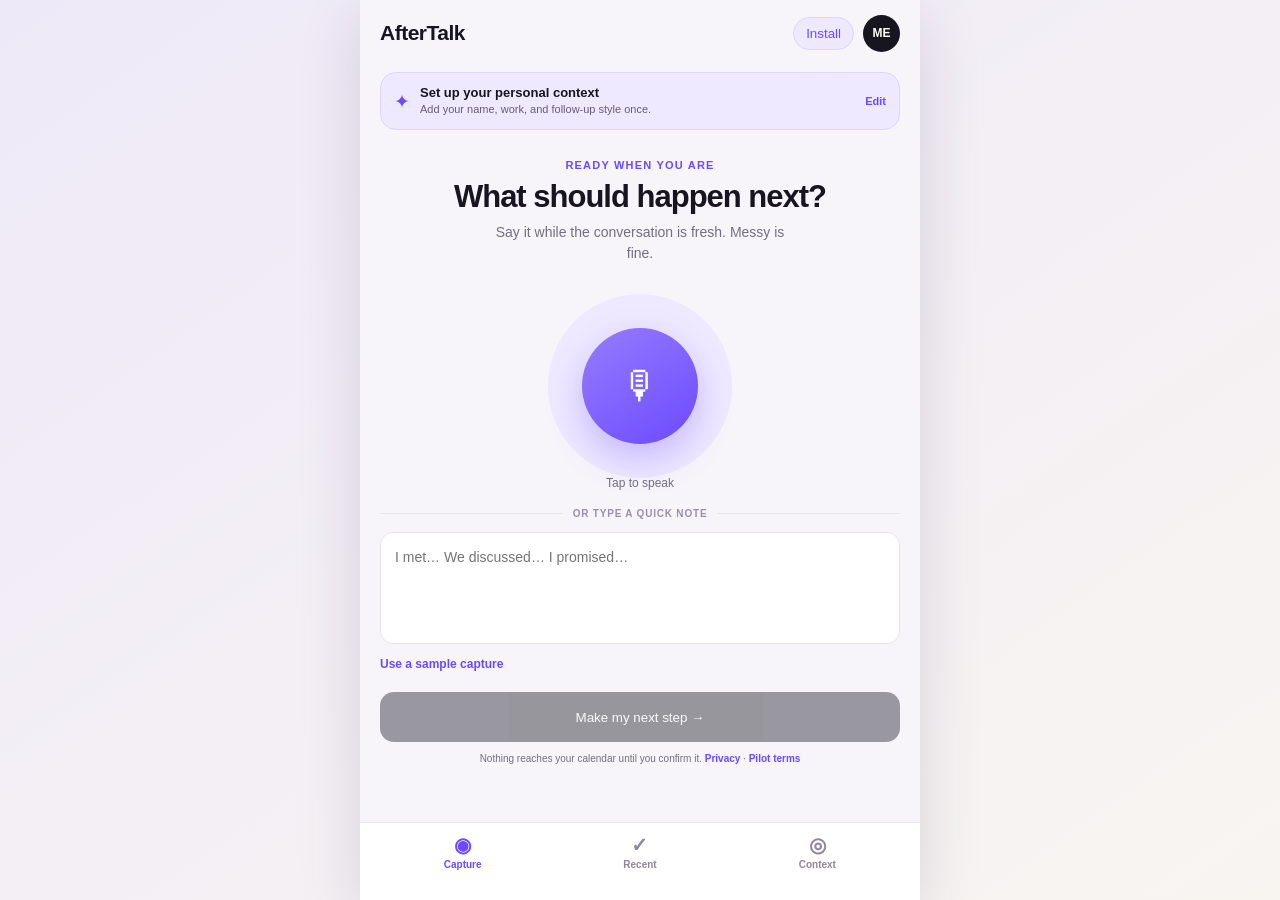
==== index.html @ 56a50575 "Launch AfterTalk public PWA pilot" ====
<!doctype html>
<html lang="en">
<head>
  <meta charset="utf-8">
  <meta name="viewport" content="width=device-width,initial-scale=1,viewport-fit=cover">
  <meta name="theme-color" content="#6D4AFF">
  <meta name="description" content="Turn every useful conversation into a next step and calendar reminder.">
  <meta name="apple-mobile-web-app-capable" content="yes">
  <meta name="apple-mobile-web-app-status-bar-style" content="default">
  <meta name="apple-mobile-web-app-title" content="AfterTalk">
  <link rel="manifest" href="manifest.webmanifest">
  <link rel="apple-touch-icon" href="icon-192.png">
  <link rel="icon" href="icon-192.png">
  <link rel="stylesheet" href="styles.css">
  <title>AfterTalk</title>
</head>
<body>
  <div class="app-shell">
    <header class="topbar">
      <a class="brand" href="#capture" aria-label="AfterTalk home">AfterTalk</a>
      <div class="top-actions">
        <button id="install-button" class="install-button" type="button">Install</button>
        <button id="avatar-button" class="avatar" type="button" aria-label="Open my context">ME</button>
      </div>
    </header>

    <main class="main">
      <section id="screen-capture" class="screen active" aria-labelledby="capture-title">
        <button id="context-strip" class="context-strip" type="button">
          <span class="context-icon">✦</span>
          <span class="context-copy">
            <strong id="context-strip-title">Set up your personal context</strong>
            <small id="context-strip-subtitle">Add your name, work, and follow-up style once.</small>
          </span>
          <span class="context-edit">Edit</span>
        </button>

        <div class="hero">
          <p class="eyebrow">Ready when you are</p>
          <h1 id="capture-title">What should happen next?</h1>
          <p>Say it while the conversation is fresh. Messy is fine.</p>
        </div>

        <div class="mic-area">
          <div class="mic-halo" aria-hidden="true"></div>
          <button id="mic-button" class="mic-button" type="button" aria-label="Start voice capture"><span>🎙</span></button>
          <p id="mic-hint" class="mic-hint">Tap to speak</p>
        </div>

        <div class="divider"><span>or type a quick note</span></div>
        <label class="sr-only" for="raw-note">Conversation note</label>
        <textarea id="raw-note" class="note-input" placeholder="I met… We discussed… I promised…"></textarea>
        <button id="sample-button" class="text-button" type="button">Use a sample capture</button>
        <button id="generate-button" class="primary-button" type="button" disabled>Make my next step →</button>
        <p class="safety-note">Nothing reaches your calendar until you confirm it. <a href="privacy.html">Privacy</a> · <a href="terms.html">Pilot terms</a></p>
      </section>

      <section id="screen-review" class="screen" aria-labelledby="review-title">
        <div class="section-heading with-back">
          <button id="review-back" class="back-button" type="button" aria-label="Back to capture">←</button>
          <div>
            <h1 id="review-title">Your next step</h1>
            <p>Edit anything before it reaches your calendar.</p>
          </div>
        </div>

        <article class="action-card">
          <label class="field-label" for="review-matters">What matters</label>
          <textarea id="review-matters" class="inline-editor compact"></textarea>

          <label class="field-label" for="review-action">Recommended action</label>
          <textarea id="review-action" class="inline-editor action-editor"></textarea>

          <div class="why-box">
            <strong>Why this step</strong>
            <p id="review-why"></p>
          </div>

          <label class="field-label" for="review-draft">Rough follow-up</label>
          <textarea id="review-draft" class="inline-editor draft-editor"></textarea>

          <label class="field-label" for="review-due">When should the calendar remind you?</label>
          <input id="review-due" class="date-input" type="datetime-local">
          <p id="reminder-explanation" class="input-help">Apple Calendar file: 30 minutes before. Google Calendar: your account’s default notification.</p>

          <label class="field-label" for="calendar-choice">Calendar</label>
          <select id="calendar-choice" class="select-input">
            <option value="google">Google Calendar</option>
            <option value="apple">Apple Calendar</option>
          </select>

          <button id="calendar-button" class="primary-button" type="button">Prepare calendar task</button>
          <div id="calendar-notice" class="notice" role="status" hidden></div>
        </article>
      </section>

      <section id="screen-recent" class="screen" aria-labelledby="recent-title">
        <div class="section-heading">
          <p class="eyebrow">Recent</p>
          <h1 id="recent-title">Nothing gets lost</h1>
          <p>Prepared actions from your conversations.</p>
        </div>
        <div id="recent-list" class="recent-list"></div>
      </section>

      <section id="screen-context" class="screen" aria-labelledby="context-title">
        <div class="section-heading">
          <p class="eyebrow">My context</p>
          <h1 id="context-title">The app should already know you</h1>
          <p>This information stays in this browser during the pilot.</p>
        </div>

        <form id="context-form">
          <div class="form-card">
            <label class="field-label" for="profile-name">Name</label>
            <input id="profile-name" class="text-input" autocomplete="name">

            <label class="field-label" for="profile-role">Role</label>
            <input id="profile-role" class="text-input">

            <label class="field-label" for="profile-company">Company</label>
            <input id="profile-company" class="text-input" autocomplete="organization">

            <label class="field-label" for="profile-services">Services</label>
            <textarea id="profile-services" class="text-input textarea"></textarea>

            <label class="field-label" for="profile-positioning">Positioning</label>
            <textarea id="profile-positioning" class="text-input textarea"></textarea>

            <label class="field-label" for="profile-voice">Voice style</label>
            <textarea id="profile-voice" class="text-input textarea"></textarea>

            <label class="field-label" for="profile-followup">Follow-up style</label>
            <textarea id="profile-followup" class="text-input textarea"></textarea>
          </div>

          <div class="form-card">
            <h2>Temporary context</h2>
            <p>Optional context for an event, trip, project, or focused period.</p>

            <label class="field-label" for="temp-label">Label</label>
            <input id="temp-label" class="text-input" placeholder="Nordic Growth Forum">

            <label class="field-label" for="temp-dates">Dates</label>
            <input id="temp-dates" class="text-input" placeholder="14–16 October">

            <label class="field-label" for="temp-goals">Current goals</label>
            <textarea id="temp-goals" class="text-input textarea" placeholder="Partnerships, client opportunities, useful product ideas…"></textarea>
          </div>

          <button id="save-context" class="primary-button" type="submit">Save context</button>
          <p class="local-data-note">Pilot privacy: your profile and history stay on this device. Clearing browser data removes them.</p>
        </form>
      </section>
    </main>

    <nav class="bottom-nav" aria-label="Primary navigation">
      <button class="nav-button active" type="button" data-screen="capture"><span>◉</span>Capture</button>
      <button class="nav-button" type="button" data-screen="recent"><span>✓</span>Recent</button>
      <button class="nav-button" type="button" data-screen="context"><span>◎</span>Context</button>
    </nav>
  </div>

  <script src="logic.js" defer></script>
  <script src="app.js" defer></script>
</body>
</html>
---- styles.css ----
:root{--ink:#17151f;--muted:#746f7f;--line:#e8e4ee;--paper:#f7f5fa;--card:#fff;--accent:#6d4aff;--accent-soft:#eee9ff;--success:#168b62;--success-soft:#e8f7f0;--warning:#8a5a09;--warning-soft:#fff2dc;--danger:#a02a2a;--shadow:0 18px 60px rgba(39,25,74,.14);font-family:-apple-system,BlinkMacSystemFont,"Segoe UI",Roboto,Helvetica,Arial,sans-serif;color:var(--ink);background:#ebe7f1}*{box-sizing:border-box}html,body{margin:0;min-height:100%;background:linear-gradient(145deg,#eee9f8,#f8f5f1)}body{min-height:100dvh}.app-shell{width:min(100%,560px);min-height:100dvh;margin:0 auto;background:var(--paper);box-shadow:var(--shadow);display:flex;flex-direction:column;position:relative}.topbar{height:66px;padding:0 20px;display:flex;align-items:center;justify-content:space-between;flex:none}.brand{color:var(--ink);font-size:21px;font-weight:800;letter-spacing:-.5px;text-decoration:none}.top-actions{display:flex;align-items:center;gap:9px}.install-button{border:1px solid #ded4ff;background:var(--accent-soft);color:var(--accent);border-radius:999px;padding:8px 12px;font:800 11px/1 inherit;cursor:pointer}.avatar{width:37px;height:37px;border:0;border-radius:50%;background:var(--ink);color:#fff;font-size:12px;font-weight:800;cursor:pointer}.main{flex:1;min-height:0;overflow-y:auto;overscroll-behavior:contain}.screen{display:none;padding:6px 20px 32px;animation:appear .18s ease}.screen.active{display:block}@keyframes appear{from{opacity:.5;transform:translateY(3px)}to{opacity:1;transform:none}}.context-strip{width:100%;border:1px solid #ded4ff;background:var(--accent-soft);border-radius:16px;padding:12px 13px;display:flex;align-items:center;gap:10px;text-align:left;cursor:pointer;color:var(--ink)}.context-icon{font-size:19px;color:var(--accent)}.context-copy{min-width:0;flex:1}.context-copy strong,.context-copy small{display:block}.context-copy strong{font-size:13px}.context-copy small{font-size:11px;line-height:1.4;color:#655d75;margin-top:2px}.context-edit{color:var(--accent);font-size:11px;font-weight:800}.hero{text-align:center;padding-top:27px}.eyebrow{margin:0;color:var(--accent);font-size:11px;line-height:16px;font-weight:900;letter-spacing:1.2px;text-transform:uppercase}.hero h1,.section-heading h1{margin:7px 0 0;font-size:31px;line-height:1.1;letter-spacing:-1px}.hero>p:last-child,.section-heading>p:last-child{max-width:310px;margin:8px auto 0;color:var(--muted);font-size:14px;line-height:1.45}.mic-area{height:245px;display:grid;place-items:center;position:relative}.mic-halo{position:absolute;width:184px;height:184px;border-radius:50%;background:var(--accent-soft)}.mic-button{z-index:1;width:116px;height:116px;border:0;border-radius:50%;background:linear-gradient(145deg,#957cff,var(--accent));box-shadow:0 15px 35px rgba(109,74,255,.3);color:#fff;cursor:pointer;transition:transform .18s,box-shadow .18s}.mic-button span{font-size:39px}.mic-button:hover{transform:scale(1.025)}.mic-button.listening{background:#df5757;animation:pulse 1.2s infinite}.mic-button.listening span{font-size:0}.mic-button.listening span:after{content:"■";font-size:28px}@keyframes pulse{50%{box-shadow:0 0 0 18px rgba(223,87,87,.09),0 15px 35px rgba(223,87,87,.26)}}.mic-hint{position:absolute;bottom:18px;margin:0;color:var(--muted);font-size:12px}.divider{display:flex;align-items:center;gap:10px;color:#9991a5;font-size:10px;font-weight:700;text-transform:uppercase;letter-spacing:.8px;margin-bottom:13px}.divider:before,.divider:after{content:"";height:1px;background:var(--line);flex:1}.note-input,.inline-editor,.text-input,.date-input,.select-input{width:100%;border:1px solid var(--line);border-radius:13px;background:#fff;color:var(--ink);font:inherit;outline:none}.note-input:focus,.inline-editor:focus,.text-input:focus,.date-input:focus,.select-input:focus{border-color:#aa97ff;box-shadow:0 0 0 3px rgba(109,74,255,.08)}.note-input{min-height:112px;resize:none;padding:14px;font-size:14px;line-height:1.45}.text-button{border:0;background:transparent;color:var(--accent);font-size:12px;font-weight:800;padding:9px 0;cursor:pointer}.primary-button{width:100%;min-height:50px;border:0;border-radius:14px;background:var(--ink);color:#fff;padding:13px 18px;font:800 15px/1.2 inherit;cursor:pointer;margin-top:12px}.primary-button:hover:not(:disabled){opacity:.9}.primary-button:disabled{opacity:.42;cursor:not-allowed}.safety-note,.local-data-note{color:var(--muted);font-size:10px;line-height:1.45;text-align:center;margin:10px 0 0}.safety-note a{color:var(--accent);font-weight:700;text-decoration:none}.section-heading{margin-bottom:16px}.section-heading.with-back{display:flex;align-items:flex-start;gap:12px}.section-heading h1{font-size:25px;line-height:1.2;letter-spacing:-.6px}.section-heading>div p,.section-heading>p{color:var(--muted);font-size:13px;line-height:1.45;margin:4px 0 0}.back-button{width:36px;height:36px;flex:none;border:1px solid var(--line);border-radius:11px;background:#fff;color:var(--ink);font-size:20px;cursor:pointer}.action-card,.form-card,.recent-card,.empty-card{background:#fff;border:1px solid var(--line);border-radius:20px;padding:16px;box-shadow:0 7px 23px rgba(45,34,70,.05)}.field-label{display:block;color:var(--muted);font-size:10px;line-height:14px;font-weight:900;letter-spacing:.9px;text-transform:uppercase;margin:11px 0 6px}.field-label:first-child{margin-top:0}.inline-editor{padding:11px;min-height:67px;font-size:13px;line-height:1.5;resize:none}.inline-editor.compact{min-height:72px}.inline-editor.action-editor{min-height:82px;font-size:17px;line-height:1.35;font-weight:800}.inline-editor.draft-editor{min-height:170px}.why-box{background:#f5f1ff;border-radius:12px;padding:12px;margin:14px 0}.why-box strong{color:var(--accent);font-size:10px;text-transform:uppercase;letter-spacing:.7px}.why-box p{font-size:13px;line-height:1.45;margin:4px 0 0}.date-input,.select-input,.text-input{min-height:44px;padding:10px 12px;font-size:13px}.select-input{appearance:auto}.input-help{color:var(--muted);font-size:10px;line-height:1.45;margin:6px 0 12px}.notice{margin-top:12px;border-radius:12px;padding:11px;background:var(--success-soft);border:1px solid #bde9d7;color:#096746;font-size:12px;line-height:1.45;font-weight:700}.recent-list{display:grid;gap:12px}.empty-card{text-align:center;padding:28px}.empty-card strong{display:block;margin-top:8px}.empty-card p{color:var(--muted);font-size:12px}.recent-card{border-radius:16px;padding:14px}.recent-meta{color:var(--muted);font-size:10px;text-transform:uppercase;letter-spacing:.6px}.recent-card h2{font-size:15px;line-height:1.4;margin:7px 0 0}.recent-card time{display:block;color:var(--muted);font-size:12px;margin-top:5px}.status-pill{display:inline-flex;margin-top:9px;border-radius:999px;background:var(--warning-soft);color:var(--warning);font-size:10px;font-weight:800;padding:5px 8px}.form-card{margin-top:15px}.form-card h2{font-size:16px;margin:0}.form-card>p{font-size:12px;color:var(--muted);line-height:1.5;margin:4px 0 8px}.text-input.textarea{min-height:84px;resize:none;padding-top:11px}.bottom-nav{height:78px;position:relative;z-index:4;border-top:1px solid var(--line);background:rgba(255,255,255,.96);backdrop-filter:blur(12px);display:flex;align-items:flex-start;justify-content:space-around;padding:9px 14px max(12px,env(safe-area-inset-bottom));flex:none}.nav-button{min-width:78px;border:0;background:transparent;color:#8f8899;font-size:10px;font-weight:700;cursor:pointer}.nav-button span{display:block;font-size:20px;line-height:24px;margin-bottom:2px}.nav-button.active{color:var(--accent)}.sr-only{position:absolute!important;width:1px!important;height:1px!important;padding:0!important;margin:-1px!important;overflow:hidden!important;clip:rect(0,0,0,0)!important;white-space:nowrap!important;border:0!important}@media(max-width:560px){html,body{background:var(--paper)}.app-shell{box-shadow:none}}@media(max-width:390px){.screen{padding-left:16px;padding-right:16px}.topbar{padding-left:16px;padding-right:16px}.hero h1{font-size:28px}.install-button{padding-left:10px;padding-right:10px}}@media(prefers-reduced-motion:reduce){*{scroll-behavior:auto!important;animation:none!important;transition:none!important}}
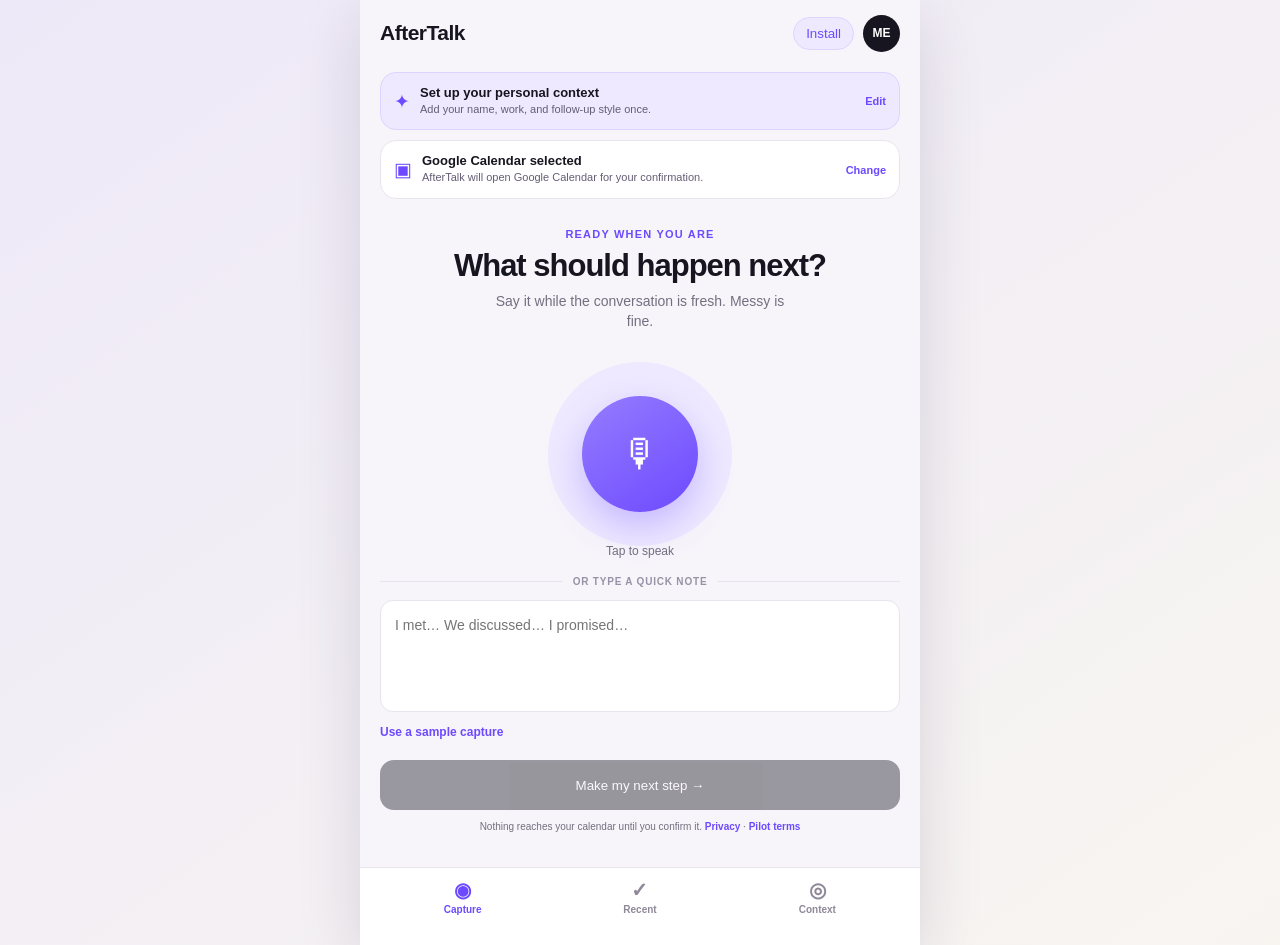
==== commit 1209ef1a: "Add context history and calendar setup" ====
--- a/index.html
+++ b/index.html
@@ -33,6 +33,15 @@
             <small id="context-strip-subtitle">Add your name, work, and follow-up style once.</small>
           </span>
           <span class="context-edit">Edit</span>
+        </button>
+
+        <button id="calendar-strip" class="context-strip calendar-strip" type="button">
+          <span class="context-icon">▣</span>
+          <span class="context-copy">
+            <strong id="calendar-strip-title">Google Calendar selected</strong>
+            <small id="calendar-strip-subtitle">Set up before capture; you confirm every task.</small>
+          </span>
+          <span class="context-edit">Change</span>
         </button>
 
         <div class="hero">
@@ -135,6 +144,18 @@
           </div>
 
           <div class="form-card">
+            <h2>Calendar setup</h2>
+            <p>Choose your destination once, before you start capturing notes.</p>
+
+            <label class="field-label" for="profile-calendar">Preferred calendar</label>
+            <select id="profile-calendar" class="select-input">
+              <option value="google">Google Calendar</option>
+              <option value="apple">Apple Calendar</option>
+            </select>
+            <div id="calendar-setup-status" class="setup-status"></div>
+          </div>
+
+          <div class="form-card">
             <h2>Temporary context</h2>
             <p>Optional context for an event, trip, project, or focused period.</p>
 
@@ -146,6 +167,12 @@
 
             <label class="field-label" for="temp-goals">Current goals</label>
             <textarea id="temp-goals" class="text-input textarea" placeholder="Partnerships, client opportunities, useful product ideas…"></textarea>
+          </div>
+
+          <div class="form-card">
+            <h2>Context history</h2>
+            <p>Saved event and project contexts. Activate one instead of typing it again.</p>
+            <div id="context-history-list" class="context-history-list"></div>
           </div>
 
           <button id="save-context" class="primary-button" type="submit">Save context</button>
--- a/styles.css
+++ b/styles.css
@@ -1 +1 @@
-:root{--ink:#17151f;--muted:#746f7f;--line:#e8e4ee;--paper:#f7f5fa;--card:#fff;--accent:#6d4aff;--accent-soft:#eee9ff;--success:#168b62;--success-soft:#e8f7f0;--warning:#8a5a09;--warning-soft:#fff2dc;--danger:#a02a2a;--shadow:0 18px 60px rgba(39,25,74,.14);font-family:-apple-system,BlinkMacSystemFont,"Segoe UI",Roboto,Helvetica,Arial,sans-serif;color:var(--ink);background:#ebe7f1}*{box-sizing:border-box}html,body{margin:0;min-height:100%;background:linear-gradient(145deg,#eee9f8,#f8f5f1)}body{min-height:100dvh}.app-shell{width:min(100%,560px);min-height:100dvh;margin:0 auto;background:var(--paper);box-shadow:var(--shadow);display:flex;flex-direction:column;position:relative}.topbar{height:66px;padding:0 20px;display:flex;align-items:center;justify-content:space-between;flex:none}.brand{color:var(--ink);font-size:21px;font-weight:800;letter-spacing:-.5px;text-decoration:none}.top-actions{display:flex;align-items:center;gap:9px}.install-button{border:1px solid #ded4ff;background:var(--accent-soft);color:var(--accent);border-radius:999px;padding:8px 12px;font:800 11px/1 inherit;cursor:pointer}.avatar{width:37px;height:37px;border:0;border-radius:50%;background:var(--ink);color:#fff;font-size:12px;font-weight:800;cursor:pointer}.main{flex:1;min-height:0;overflow-y:auto;overscroll-behavior:contain}.screen{display:none;padding:6px 20px 32px;animation:appear .18s ease}.screen.active{display:block}@keyframes appear{from{opacity:.5;transform:translateY(3px)}to{opacity:1;transform:none}}.context-strip{width:100%;border:1px solid #ded4ff;background:var(--accent-soft);border-radius:16px;padding:12px 13px;display:flex;align-items:center;gap:10px;text-align:left;cursor:pointer;color:var(--ink)}.context-icon{font-size:19px;color:var(--accent)}.context-copy{min-width:0;flex:1}.context-copy strong,.context-copy small{display:block}.context-copy strong{font-size:13px}.context-copy small{font-size:11px;line-height:1.4;color:#655d75;margin-top:2px}.context-edit{color:var(--accent);font-size:11px;font-weight:800}.hero{text-align:center;padding-top:27px}.eyebrow{margin:0;color:var(--accent);font-size:11px;line-height:16px;font-weight:900;letter-spacing:1.2px;text-transform:uppercase}.hero h1,.section-heading h1{margin:7px 0 0;font-size:31px;line-height:1.1;letter-spacing:-1px}.hero>p:last-child,.section-heading>p:last-child{max-width:310px;margin:8px auto 0;color:var(--muted);font-size:14px;line-height:1.45}.mic-area{height:245px;display:grid;place-items:center;position:relative}.mic-halo{position:absolute;width:184px;height:184px;border-radius:50%;background:var(--accent-soft)}.mic-button{z-index:1;width:116px;height:116px;border:0;border-radius:50%;background:linear-gradient(145deg,#957cff,var(--accent));box-shadow:0 15px 35px rgba(109,74,255,.3);color:#fff;cursor:pointer;transition:transform .18s,box-shadow .18s}.mic-button span{font-size:39px}.mic-button:hover{transform:scale(1.025)}.mic-button.listening{background:#df5757;animation:pulse 1.2s infinite}.mic-button.listening span{font-size:0}.mic-button.listening span:after{content:"■";font-size:28px}@keyframes pulse{50%{box-shadow:0 0 0 18px rgba(223,87,87,.09),0 15px 35px rgba(223,87,87,.26)}}.mic-hint{position:absolute;bottom:18px;margin:0;color:var(--muted);font-size:12px}.divider{display:flex;align-items:center;gap:10px;color:#9991a5;font-size:10px;font-weight:700;text-transform:uppercase;letter-spacing:.8px;margin-bottom:13px}.divider:before,.divider:after{content:"";height:1px;background:var(--line);flex:1}.note-input,.inline-editor,.text-input,.date-input,.select-input{width:100%;border:1px solid var(--line);border-radius:13px;background:#fff;color:var(--ink);font:inherit;outline:none}.note-input:focus,.inline-editor:focus,.text-input:focus,.date-input:focus,.select-input:focus{border-color:#aa97ff;box-shadow:0 0 0 3px rgba(109,74,255,.08)}.note-input{min-height:112px;resize:none;padding:14px;font-size:14px;line-height:1.45}.text-button{border:0;background:transparent;color:var(--accent);font-size:12px;font-weight:800;padding:9px 0;cursor:pointer}.primary-button{width:100%;min-height:50px;border:0;border-radius:14px;background:var(--ink);color:#fff;padding:13px 18px;font:800 15px/1.2 inherit;cursor:pointer;margin-top:12px}.primary-button:hover:not(:disabled){opacity:.9}.primary-button:disabled{opacity:.42;cursor:not-allowed}.safety-note,.local-data-note{color:var(--muted);font-size:10px;line-height:1.45;text-align:center;margin:10px 0 0}.safety-note a{color:var(--accent);font-weight:700;text-decoration:none}.section-heading{margin-bottom:16px}.section-heading.with-back{display:flex;align-items:flex-start;gap:12px}.section-heading h1{font-size:25px;line-height:1.2;letter-spacing:-.6px}.section-heading>div p,.section-heading>p{color:var(--muted);font-size:13px;line-height:1.45;margin:4px 0 0}.back-button{width:36px;height:36px;flex:none;border:1px solid var(--line);border-radius:11px;background:#fff;color:var(--ink);font-size:20px;cursor:pointer}.action-card,.form-card,.recent-card,.empty-card{background:#fff;border:1px solid var(--line);border-radius:20px;padding:16px;box-shadow:0 7px 23px rgba(45,34,70,.05)}.field-label{display:block;color:var(--muted);font-size:10px;line-height:14px;font-weight:900;letter-spacing:.9px;text-transform:uppercase;margin:11px 0 6px}.field-label:first-child{margin-top:0}.inline-editor{padding:11px;min-height:67px;font-size:13px;line-height:1.5;resize:none}.inline-editor.compact{min-height:72px}.inline-editor.action-editor{min-height:82px;font-size:17px;line-height:1.35;font-weight:800}.inline-editor.draft-editor{min-height:170px}.why-box{background:#f5f1ff;border-radius:12px;padding:12px;margin:14px 0}.why-box strong{color:var(--accent);font-size:10px;text-transform:uppercase;letter-spacing:.7px}.why-box p{font-size:13px;line-height:1.45;margin:4px 0 0}.date-input,.select-input,.text-input{min-height:44px;padding:10px 12px;font-size:13px}.select-input{appearance:auto}.input-help{color:var(--muted);font-size:10px;line-height:1.45;margin:6px 0 12px}.notice{margin-top:12px;border-radius:12px;padding:11px;background:var(--success-soft);border:1px solid #bde9d7;color:#096746;font-size:12px;line-height:1.45;font-weight:700}.recent-list{display:grid;gap:12px}.empty-card{text-align:center;padding:28px}.empty-card strong{display:block;margin-top:8px}.empty-card p{color:var(--muted);font-size:12px}.recent-card{border-radius:16px;padding:14px}.recent-meta{color:var(--muted);font-size:10px;text-transform:uppercase;letter-spacing:.6px}.recent-card h2{font-size:15px;line-height:1.4;margin:7px 0 0}.recent-card time{display:block;color:var(--muted);font-size:12px;margin-top:5px}.status-pill{display:inline-flex;margin-top:9px;border-radius:999px;background:var(--warning-soft);color:var(--warning);font-size:10px;font-weight:800;padding:5px 8px}.form-card{margin-top:15px}.form-card h2{font-size:16px;margin:0}.form-card>p{font-size:12px;color:var(--muted);line-height:1.5;margin:4px 0 8px}.text-input.textarea{min-height:84px;resize:none;padding-top:11px}.bottom-nav{height:78px;position:relative;z-index:4;border-top:1px solid var(--line);background:rgba(255,255,255,.96);backdrop-filter:blur(12px);display:flex;align-items:flex-start;justify-content:space-around;padding:9px 14px max(12px,env(safe-area-inset-bottom));flex:none}.nav-button{min-width:78px;border:0;background:transparent;color:#8f8899;font-size:10px;font-weight:700;cursor:pointer}.nav-button span{display:block;font-size:20px;line-height:24px;margin-bottom:2px}.nav-button.active{color:var(--accent)}.sr-only{position:absolute!important;width:1px!important;height:1px!important;padding:0!important;margin:-1px!important;overflow:hidden!important;clip:rect(0,0,0,0)!important;white-space:nowrap!important;border:0!important}@media(max-width:560px){html,body{background:var(--paper)}.app-shell{box-shadow:none}}@media(max-width:390px){.screen{padding-left:16px;padding-right:16px}.topbar{padding-left:16px;padding-right:16px}.hero h1{font-size:28px}.install-button{padding-left:10px;padding-right:10px}}@media(prefers-reduced-motion:reduce){*{scroll-behavior:auto!important;animation:none!important;transition:none!important}}
+:root{--ink:#17151f;--muted:#746f7f;--line:#e8e4ee;--paper:#f7f5fa;--card:#fff;--accent:#6d4aff;--accent-soft:#eee9ff;--success:#168b62;--success-soft:#e8f7f0;--warning:#8a5a09;--warning-soft:#fff2dc;--danger:#a02a2a;--shadow:0 18px 60px rgba(39,25,74,.14);font-family:-apple-system,BlinkMacSystemFont,"Segoe UI",Roboto,Helvetica,Arial,sans-serif;color:var(--ink);background:#ebe7f1}*{box-sizing:border-box}html,body{margin:0;min-height:100%;background:linear-gradient(145deg,#eee9f8,#f8f5f1)}body{min-height:100dvh}.app-shell{width:min(100%,560px);min-height:100dvh;margin:0 auto;background:var(--paper);box-shadow:var(--shadow);display:flex;flex-direction:column;position:relative}.topbar{height:66px;padding:0 20px;display:flex;align-items:center;justify-content:space-between;flex:none}.brand{color:var(--ink);font-size:21px;font-weight:800;letter-spacing:-.5px;text-decoration:none}.top-actions{display:flex;align-items:center;gap:9px}.install-button{border:1px solid #ded4ff;background:var(--accent-soft);color:var(--accent);border-radius:999px;padding:8px 12px;font:800 11px/1 inherit;cursor:pointer}.avatar{width:37px;height:37px;border:0;border-radius:50%;background:var(--ink);color:#fff;font-size:12px;font-weight:800;cursor:pointer}.main{flex:1;min-height:0;overflow-y:auto;overscroll-behavior:contain}.screen{display:none;padding:6px 20px 32px;animation:appear .18s ease}.screen.active{display:block}@keyframes appear{from{opacity:.5;transform:translateY(3px)}to{opacity:1;transform:none}}.context-strip{width:100%;border:1px solid #ded4ff;background:var(--accent-soft);border-radius:16px;padding:12px 13px;display:flex;align-items:center;gap:10px;text-align:left;cursor:pointer;color:var(--ink)}.context-icon{font-size:19px;color:var(--accent)}.context-copy{min-width:0;flex:1}.context-copy strong,.context-copy small{display:block}.context-copy strong{font-size:13px}.context-copy small{font-size:11px;line-height:1.4;color:#655d75;margin-top:2px}.context-edit{color:var(--accent);font-size:11px;font-weight:800}.calendar-strip{margin-top:10px;background:#fff;border-color:var(--line)}.setup-status{margin-top:10px;border-radius:12px;padding:11px 12px;background:var(--success-soft);border:1px solid #bde9d7;color:#096746;font-size:11px;line-height:1.45;font-weight:700}.context-history-list{display:grid;gap:9px;margin-top:12px}.history-empty{color:var(--muted);font-size:12px;margin:0}.history-item{border:1px solid var(--line);border-radius:14px;padding:12px;background:var(--paper)}.history-item strong,.history-item small{display:block}.history-item strong{font-size:13px}.history-item small{color:var(--muted);font-size:11px;line-height:1.4;margin-top:3px}.history-actions{display:flex;gap:8px;margin-top:9px}.history-action{border:0;border-radius:9px;background:var(--accent-soft);color:var(--accent);padding:7px 10px;font:800 10px/1 inherit;cursor:pointer}.history-action.delete{background:#f3eef0;color:#8d3d4a}.hero{text-align:center;padding-top:27px}.eyebrow{margin:0;color:var(--accent);font-size:11px;line-height:16px;font-weight:900;letter-spacing:1.2px;text-transform:uppercase}.hero h1,.section-heading h1{margin:7px 0 0;font-size:31px;line-height:1.1;letter-spacing:-1px}.hero>p:last-child,.section-heading>p:last-child{max-width:310px;margin:8px auto 0;color:var(--muted);font-size:14px;line-height:1.45}.mic-area{height:245px;display:grid;place-items:center;position:relative}.mic-halo{position:absolute;width:184px;height:184px;border-radius:50%;background:var(--accent-soft)}.mic-button{z-index:1;width:116px;height:116px;border:0;border-radius:50%;background:linear-gradient(145deg,#957cff,var(--accent));box-shadow:0 15px 35px rgba(109,74,255,.3);color:#fff;cursor:pointer;transition:transform .18s,box-shadow .18s}.mic-button span{font-size:39px}.mic-button:hover{transform:scale(1.025)}.mic-button.listening{background:#df5757;animation:pulse 1.2s infinite}.mic-button.listening span{font-size:0}.mic-button.listening span:after{content:"■";font-size:28px}@keyframes pulse{50%{box-shadow:0 0 0 18px rgba(223,87,87,.09),0 15px 35px rgba(223,87,87,.26)}}.mic-hint{position:absolute;bottom:18px;margin:0;color:var(--muted);font-size:12px}.divider{display:flex;align-items:center;gap:10px;color:#9991a5;font-size:10px;font-weight:700;text-transform:uppercase;letter-spacing:.8px;margin-bottom:13px}.divider:before,.divider:after{content:"";height:1px;background:var(--line);flex:1}.note-input,.inline-editor,.text-input,.date-input,.select-input{width:100%;border:1px solid var(--line);border-radius:13px;background:#fff;color:var(--ink);font:inherit;outline:none}.note-input:focus,.inline-editor:focus,.text-input:focus,.date-input:focus,.select-input:focus{border-color:#aa97ff;box-shadow:0 0 0 3px rgba(109,74,255,.08)}.note-input{min-height:112px;resize:none;padding:14px;font-size:14px;line-height:1.45}.text-button{border:0;background:transparent;color:var(--accent);font-size:12px;font-weight:800;padding:9px 0;cursor:pointer}.primary-button{width:100%;min-height:50px;border:0;border-radius:14px;background:var(--ink);color:#fff;padding:13px 18px;font:800 15px/1.2 inherit;cursor:pointer;margin-top:12px}.primary-button:hover:not(:disabled){opacity:.9}.primary-button:disabled{opacity:.42;cursor:not-allowed}.safety-note,.local-data-note{color:var(--muted);font-size:10px;line-height:1.45;text-align:center;margin:10px 0 0}.safety-note a{color:var(--accent);font-weight:700;text-decoration:none}.section-heading{margin-bottom:16px}.section-heading.with-back{display:flex;align-items:flex-start;gap:12px}.section-heading h1{font-size:25px;line-height:1.2;letter-spacing:-.6px}.section-heading>div p,.section-heading>p{color:var(--muted);font-size:13px;line-height:1.45;margin:4px 0 0}.back-button{width:36px;height:36px;flex:none;border:1px solid var(--line);border-radius:11px;background:#fff;color:var(--ink);font-size:20px;cursor:pointer}.action-card,.form-card,.recent-card,.empty-card{background:#fff;border:1px solid var(--line);border-radius:20px;padding:16px;box-shadow:0 7px 23px rgba(45,34,70,.05)}.field-label{display:block;color:var(--muted);font-size:10px;line-height:14px;font-weight:900;letter-spacing:.9px;text-transform:uppercase;margin:11px 0 6px}.field-label:first-child{margin-top:0}.inline-editor{padding:11px;min-height:67px;font-size:13px;line-height:1.5;resize:none}.inline-editor.compact{min-height:72px}.inline-editor.action-editor{min-height:82px;font-size:17px;line-height:1.35;font-weight:800}.inline-editor.draft-editor{min-height:170px}.why-box{background:#f5f1ff;border-radius:12px;padding:12px;margin:14px 0}.why-box strong{color:var(--accent);font-size:10px;text-transform:uppercase;letter-spacing:.7px}.why-box p{font-size:13px;line-height:1.45;margin:4px 0 0}.date-input,.select-input,.text-input{min-height:44px;padding:10px 12px;font-size:13px}.select-input{appearance:auto}.input-help{color:var(--muted);font-size:10px;line-height:1.45;margin:6px 0 12px}.notice{margin-top:12px;border-radius:12px;padding:11px;background:var(--success-soft);border:1px solid #bde9d7;color:#096746;font-size:12px;line-height:1.45;font-weight:700}.recent-list{display:grid;gap:12px}.empty-card{text-align:center;padding:28px}.empty-card strong{display:block;margin-top:8px}.empty-card p{color:var(--muted);font-size:12px}.recent-card{border-radius:16px;padding:14px}.recent-meta{color:var(--muted);font-size:10px;text-transform:uppercase;letter-spacing:.6px}.recent-card h2{font-size:15px;line-height:1.4;margin:7px 0 0}.recent-card time{display:block;color:var(--muted);font-size:12px;margin-top:5px}.status-pill{display:inline-flex;margin-top:9px;border-radius:999px;background:var(--warning-soft);color:var(--warning);font-size:10px;font-weight:800;padding:5px 8px}.form-card{margin-top:15px}.form-card h2{font-size:16px;margin:0}.form-card>p{font-size:12px;color:var(--muted);line-height:1.5;margin:4px 0 8px}.text-input.textarea{min-height:84px;resize:none;padding-top:11px}.bottom-nav{height:78px;position:relative;z-index:4;border-top:1px solid var(--line);background:rgba(255,255,255,.96);backdrop-filter:blur(12px);display:flex;align-items:flex-start;justify-content:space-around;padding:9px 14px max(12px,env(safe-area-inset-bottom));flex:none}.nav-button{min-width:78px;border:0;background:transparent;color:#8f8899;font-size:10px;font-weight:700;cursor:pointer}.nav-button span{display:block;font-size:20px;line-height:24px;margin-bottom:2px}.nav-button.active{color:var(--accent)}.sr-only{position:absolute!important;width:1px!important;height:1px!important;padding:0!important;margin:-1px!important;overflow:hidden!important;clip:rect(0,0,0,0)!important;white-space:nowrap!important;border:0!important}@media(max-width:560px){html,body{background:var(--paper)}.app-shell{box-shadow:none}}@media(max-width:390px){.screen{padding-left:16px;padding-right:16px}.topbar{padding-left:16px;padding-right:16px}.hero h1{font-size:28px}.install-button{padding-left:10px;padding-right:10px}}@media(prefers-reduced-motion:reduce){*{scroll-behavior:auto!important;animation:none!important;transition:none!important}}
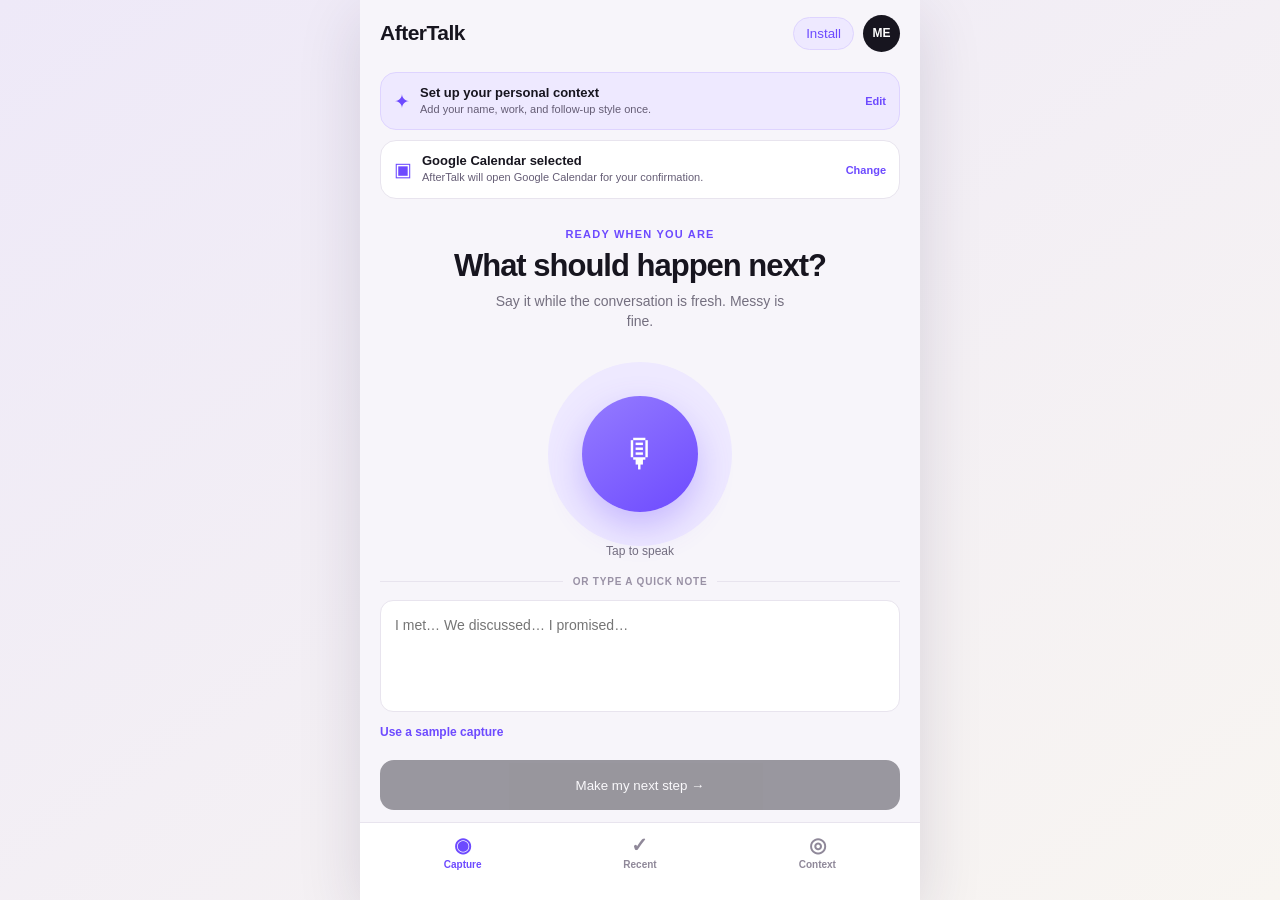
==== commit 5404f099: "Launch production AI generation" ====
--- a/index.html
+++ b/index.html
@@ -61,6 +61,7 @@
         <textarea id="raw-note" class="note-input" placeholder="I met… We discussed… I promised…"></textarea>
         <button id="sample-button" class="text-button" type="button">Use a sample capture</button>
         <button id="generate-button" class="primary-button" type="button" disabled>Make my next step →</button>
+        <div id="generation-status" class="generation-status" role="status" aria-live="polite" hidden></div>
         <p class="safety-note">Nothing reaches your calendar until you confirm it. <a href="privacy.html">Privacy</a> · <a href="terms.html">Pilot terms</a></p>
       </section>
 
@@ -70,6 +71,7 @@
           <div>
             <h1 id="review-title">Your next step</h1>
             <p>Edit anything before it reaches your calendar.</p>
+            <div id="review-generation-status" class="generation-status review-generation-status" role="status" hidden></div>
           </div>
         </div>
 
@@ -89,7 +91,8 @@
           <textarea id="review-draft" class="inline-editor draft-editor"></textarea>
 
           <label class="field-label" for="review-due">When should the calendar remind you?</label>
-          <input id="review-due" class="date-input" type="datetime-local">
+          <input id="review-due" class="date-input" type="datetime-local" aria-describedby="review-due-warning reminder-explanation">
+          <p id="review-due-warning" class="input-warning" role="alert" hidden></p>
           <p id="reminder-explanation" class="input-help">Apple Calendar file: 30 minutes before. Google Calendar: your account’s default notification.</p>
 
           <label class="field-label" for="calendar-choice">Calendar</label>
@@ -116,7 +119,7 @@
         <div class="section-heading">
           <p class="eyebrow">My context</p>
           <h1 id="context-title">The app should already know you</h1>
-          <p>This information stays in this browser during the pilot.</p>
+          <p id="context-data-disclosure">AI is off. Your profile and active context are not sent for generation. Context history remains in this browser.</p>
         </div>
 
         <form id="context-form">
@@ -176,7 +179,7 @@
           </div>
 
           <button id="save-context" class="primary-button" type="submit">Save context</button>
-          <p class="local-data-note">Pilot privacy: your profile and history stay on this device. Clearing browser data removes them.</p>
+          <p id="context-privacy-note" class="local-data-note">AI is off. Your profile and active context are not sent for generation. Context history remains in this browser.</p>
         </form>
       </section>
     </main>
@@ -188,7 +191,9 @@
     </nav>
   </div>
 
+  <script src="runtime-config.js" defer></script>
   <script src="logic.js" defer></script>
+  <script src="ai-client.js" defer></script>
   <script src="app.js" defer></script>
 </body>
 </html>
--- a/styles.css
+++ b/styles.css
@@ -1 +1 @@
-:root{--ink:#17151f;--muted:#746f7f;--line:#e8e4ee;--paper:#f7f5fa;--card:#fff;--accent:#6d4aff;--accent-soft:#eee9ff;--success:#168b62;--success-soft:#e8f7f0;--warning:#8a5a09;--warning-soft:#fff2dc;--danger:#a02a2a;--shadow:0 18px 60px rgba(39,25,74,.14);font-family:-apple-system,BlinkMacSystemFont,"Segoe UI",Roboto,Helvetica,Arial,sans-serif;color:var(--ink);background:#ebe7f1}*{box-sizing:border-box}html,body{margin:0;min-height:100%;background:linear-gradient(145deg,#eee9f8,#f8f5f1)}body{min-height:100dvh}.app-shell{width:min(100%,560px);min-height:100dvh;margin:0 auto;background:var(--paper);box-shadow:var(--shadow);display:flex;flex-direction:column;position:relative}.topbar{height:66px;padding:0 20px;display:flex;align-items:center;justify-content:space-between;flex:none}.brand{color:var(--ink);font-size:21px;font-weight:800;letter-spacing:-.5px;text-decoration:none}.top-actions{display:flex;align-items:center;gap:9px}.install-button{border:1px solid #ded4ff;background:var(--accent-soft);color:var(--accent);border-radius:999px;padding:8px 12px;font:800 11px/1 inherit;cursor:pointer}.avatar{width:37px;height:37px;border:0;border-radius:50%;background:var(--ink);color:#fff;font-size:12px;font-weight:800;cursor:pointer}.main{flex:1;min-height:0;overflow-y:auto;overscroll-behavior:contain}.screen{display:none;padding:6px 20px 32px;animation:appear .18s ease}.screen.active{display:block}@keyframes appear{from{opacity:.5;transform:translateY(3px)}to{opacity:1;transform:none}}.context-strip{width:100%;border:1px solid #ded4ff;background:var(--accent-soft);border-radius:16px;padding:12px 13px;display:flex;align-items:center;gap:10px;text-align:left;cursor:pointer;color:var(--ink)}.context-icon{font-size:19px;color:var(--accent)}.context-copy{min-width:0;flex:1}.context-copy strong,.context-copy small{display:block}.context-copy strong{font-size:13px}.context-copy small{font-size:11px;line-height:1.4;color:#655d75;margin-top:2px}.context-edit{color:var(--accent);font-size:11px;font-weight:800}.calendar-strip{margin-top:10px;background:#fff;border-color:var(--line)}.setup-status{margin-top:10px;border-radius:12px;padding:11px 12px;background:var(--success-soft);border:1px solid #bde9d7;color:#096746;font-size:11px;line-height:1.45;font-weight:700}.context-history-list{display:grid;gap:9px;margin-top:12px}.history-empty{color:var(--muted);font-size:12px;margin:0}.history-item{border:1px solid var(--line);border-radius:14px;padding:12px;background:var(--paper)}.history-item strong,.history-item small{display:block}.history-item strong{font-size:13px}.history-item small{color:var(--muted);font-size:11px;line-height:1.4;margin-top:3px}.history-actions{display:flex;gap:8px;margin-top:9px}.history-action{border:0;border-radius:9px;background:var(--accent-soft);color:var(--accent);padding:7px 10px;font:800 10px/1 inherit;cursor:pointer}.history-action.delete{background:#f3eef0;color:#8d3d4a}.hero{text-align:center;padding-top:27px}.eyebrow{margin:0;color:var(--accent);font-size:11px;line-height:16px;font-weight:900;letter-spacing:1.2px;text-transform:uppercase}.hero h1,.section-heading h1{margin:7px 0 0;font-size:31px;line-height:1.1;letter-spacing:-1px}.hero>p:last-child,.section-heading>p:last-child{max-width:310px;margin:8px auto 0;color:var(--muted);font-size:14px;line-height:1.45}.mic-area{height:245px;display:grid;place-items:center;position:relative}.mic-halo{position:absolute;width:184px;height:184px;border-radius:50%;background:var(--accent-soft)}.mic-button{z-index:1;width:116px;height:116px;border:0;border-radius:50%;background:linear-gradient(145deg,#957cff,var(--accent));box-shadow:0 15px 35px rgba(109,74,255,.3);color:#fff;cursor:pointer;transition:transform .18s,box-shadow .18s}.mic-button span{font-size:39px}.mic-button:hover{transform:scale(1.025)}.mic-button.listening{background:#df5757;animation:pulse 1.2s infinite}.mic-button.listening span{font-size:0}.mic-button.listening span:after{content:"■";font-size:28px}@keyframes pulse{50%{box-shadow:0 0 0 18px rgba(223,87,87,.09),0 15px 35px rgba(223,87,87,.26)}}.mic-hint{position:absolute;bottom:18px;margin:0;color:var(--muted);font-size:12px}.divider{display:flex;align-items:center;gap:10px;color:#9991a5;font-size:10px;font-weight:700;text-transform:uppercase;letter-spacing:.8px;margin-bottom:13px}.divider:before,.divider:after{content:"";height:1px;background:var(--line);flex:1}.note-input,.inline-editor,.text-input,.date-input,.select-input{width:100%;border:1px solid var(--line);border-radius:13px;background:#fff;color:var(--ink);font:inherit;outline:none}.note-input:focus,.inline-editor:focus,.text-input:focus,.date-input:focus,.select-input:focus{border-color:#aa97ff;box-shadow:0 0 0 3px rgba(109,74,255,.08)}.note-input{min-height:112px;resize:none;padding:14px;font-size:14px;line-height:1.45}.text-button{border:0;background:transparent;color:var(--accent);font-size:12px;font-weight:800;padding:9px 0;cursor:pointer}.primary-button{width:100%;min-height:50px;border:0;border-radius:14px;background:var(--ink);color:#fff;padding:13px 18px;font:800 15px/1.2 inherit;cursor:pointer;margin-top:12px}.primary-button:hover:not(:disabled){opacity:.9}.primary-button:disabled{opacity:.42;cursor:not-allowed}.safety-note,.local-data-note{color:var(--muted);font-size:10px;line-height:1.45;text-align:center;margin:10px 0 0}.safety-note a{color:var(--accent);font-weight:700;text-decoration:none}.section-heading{margin-bottom:16px}.section-heading.with-back{display:flex;align-items:flex-start;gap:12px}.section-heading h1{font-size:25px;line-height:1.2;letter-spacing:-.6px}.section-heading>div p,.section-heading>p{color:var(--muted);font-size:13px;line-height:1.45;margin:4px 0 0}.back-button{width:36px;height:36px;flex:none;border:1px solid var(--line);border-radius:11px;background:#fff;color:var(--ink);font-size:20px;cursor:pointer}.action-card,.form-card,.recent-card,.empty-card{background:#fff;border:1px solid var(--line);border-radius:20px;padding:16px;box-shadow:0 7px 23px rgba(45,34,70,.05)}.field-label{display:block;color:var(--muted);font-size:10px;line-height:14px;font-weight:900;letter-spacing:.9px;text-transform:uppercase;margin:11px 0 6px}.field-label:first-child{margin-top:0}.inline-editor{padding:11px;min-height:67px;font-size:13px;line-height:1.5;resize:none}.inline-editor.compact{min-height:72px}.inline-editor.action-editor{min-height:82px;font-size:17px;line-height:1.35;font-weight:800}.inline-editor.draft-editor{min-height:170px}.why-box{background:#f5f1ff;border-radius:12px;padding:12px;margin:14px 0}.why-box strong{color:var(--accent);font-size:10px;text-transform:uppercase;letter-spacing:.7px}.why-box p{font-size:13px;line-height:1.45;margin:4px 0 0}.date-input,.select-input,.text-input{min-height:44px;padding:10px 12px;font-size:13px}.select-input{appearance:auto}.input-help{color:var(--muted);font-size:10px;line-height:1.45;margin:6px 0 12px}.notice{margin-top:12px;border-radius:12px;padding:11px;background:var(--success-soft);border:1px solid #bde9d7;color:#096746;font-size:12px;line-height:1.45;font-weight:700}.recent-list{display:grid;gap:12px}.empty-card{text-align:center;padding:28px}.empty-card strong{display:block;margin-top:8px}.empty-card p{color:var(--muted);font-size:12px}.recent-card{border-radius:16px;padding:14px}.recent-meta{color:var(--muted);font-size:10px;text-transform:uppercase;letter-spacing:.6px}.recent-card h2{font-size:15px;line-height:1.4;margin:7px 0 0}.recent-card time{display:block;color:var(--muted);font-size:12px;margin-top:5px}.status-pill{display:inline-flex;margin-top:9px;border-radius:999px;background:var(--warning-soft);color:var(--warning);font-size:10px;font-weight:800;padding:5px 8px}.form-card{margin-top:15px}.form-card h2{font-size:16px;margin:0}.form-card>p{font-size:12px;color:var(--muted);line-height:1.5;margin:4px 0 8px}.text-input.textarea{min-height:84px;resize:none;padding-top:11px}.bottom-nav{height:78px;position:relative;z-index:4;border-top:1px solid var(--line);background:rgba(255,255,255,.96);backdrop-filter:blur(12px);display:flex;align-items:flex-start;justify-content:space-around;padding:9px 14px max(12px,env(safe-area-inset-bottom));flex:none}.nav-button{min-width:78px;border:0;background:transparent;color:#8f8899;font-size:10px;font-weight:700;cursor:pointer}.nav-button span{display:block;font-size:20px;line-height:24px;margin-bottom:2px}.nav-button.active{color:var(--accent)}.sr-only{position:absolute!important;width:1px!important;height:1px!important;padding:0!important;margin:-1px!important;overflow:hidden!important;clip:rect(0,0,0,0)!important;white-space:nowrap!important;border:0!important}@media(max-width:560px){html,body{background:var(--paper)}.app-shell{box-shadow:none}}@media(max-width:390px){.screen{padding-left:16px;padding-right:16px}.topbar{padding-left:16px;padding-right:16px}.hero h1{font-size:28px}.install-button{padding-left:10px;padding-right:10px}}@media(prefers-reduced-motion:reduce){*{scroll-behavior:auto!important;animation:none!important;transition:none!important}}
+.input-warning[hidden],.generation-status[hidden]{display:none}.input-warning{margin:7px 0 0;color:var(--danger);font-size:12px;font-weight:700;line-height:1.4}#screen-review{padding-bottom:40px}.generation-status{margin:10px 0 0;border-radius:12px;padding:10px 12px;background:#f0edf5;color:#504a5b;font-size:12px;font-weight:700;line-height:1.45}.generation-status.processing{background:var(--accent-soft);color:var(--accent)}.generation-status.success{background:var(--success-soft);color:var(--success)}.generation-status.fallback{background:var(--warning-soft);color:var(--warning)}.review-generation-status{display:inline-block;margin-top:9px}:root{--ink:#17151f;--muted:#746f7f;--line:#e8e4ee;--paper:#f7f5fa;--card:#fff;--accent:#6d4aff;--accent-soft:#eee9ff;--success:#168b62;--success-soft:#e8f7f0;--warning:#8a5a09;--warning-soft:#fff2dc;--danger:#a02a2a;--shadow:0 18px 60px rgba(39,25,74,.14);font-family:-apple-system,BlinkMacSystemFont,"Segoe UI",Roboto,Helvetica,Arial,sans-serif;color:var(--ink);background:#ebe7f1}*{box-sizing:border-box}html,body{margin:0;min-height:100%;background:linear-gradient(145deg,#eee9f8,#f8f5f1)}body{min-height:100dvh}.app-shell{width:min(100%,560px);height:100vh;height:100dvh;margin:0 auto;background:var(--paper);box-shadow:var(--shadow);display:flex;flex-direction:column;position:relative}.topbar{height:66px;padding:0 20px;display:flex;align-items:center;justify-content:space-between;flex:none}.brand{color:var(--ink);font-size:21px;font-weight:800;letter-spacing:-.5px;text-decoration:none}.top-actions{display:flex;align-items:center;gap:9px}.install-button{border:1px solid #ded4ff;background:var(--accent-soft);color:var(--accent);border-radius:999px;padding:8px 12px;font:800 11px/1 inherit;cursor:pointer}.avatar{width:37px;height:37px;border:0;border-radius:50%;background:var(--ink);color:#fff;font-size:12px;font-weight:800;cursor:pointer}.main{flex:1;min-height:0;overflow-y:auto;overscroll-behavior:contain}.screen{display:none;padding:6px 20px 32px;animation:appear .18s ease}.screen.active{display:block}@keyframes appear{from{opacity:.5;transform:translateY(3px)}to{opacity:1;transform:none}}.context-strip{width:100%;border:1px solid #ded4ff;background:var(--accent-soft);border-radius:16px;padding:12px 13px;display:flex;align-items:center;gap:10px;text-align:left;cursor:pointer;color:var(--ink)}.context-icon{font-size:19px;color:var(--accent)}.context-copy{min-width:0;flex:1}.context-copy strong,.context-copy small{display:block}.context-copy strong{font-size:13px}.context-copy small{font-size:11px;line-height:1.4;color:#655d75;margin-top:2px}.context-edit{color:var(--accent);font-size:11px;font-weight:800}.calendar-strip{margin-top:10px;background:#fff;border-color:var(--line)}.setup-status{margin-top:10px;border-radius:12px;padding:11px 12px;background:var(--success-soft);border:1px solid #bde9d7;color:#096746;font-size:11px;line-height:1.45;font-weight:700}.context-history-list{display:grid;gap:9px;margin-top:12px}.history-empty{color:var(--muted);font-size:12px;margin:0}.history-item{border:1px solid var(--line);border-radius:14px;padding:12px;background:var(--paper)}.history-item strong,.history-item small{display:block}.history-item strong{font-size:13px}.history-item small{color:var(--muted);font-size:11px;line-height:1.4;margin-top:3px}.history-actions{display:flex;gap:8px;margin-top:9px}.history-action{border:0;border-radius:9px;background:var(--accent-soft);color:var(--accent);padding:7px 10px;font:800 10px/1 inherit;cursor:pointer}.history-action.delete{background:#f3eef0;color:#8d3d4a}.hero{text-align:center;padding-top:27px}.eyebrow{margin:0;color:var(--accent);font-size:11px;line-height:16px;font-weight:900;letter-spacing:1.2px;text-transform:uppercase}.hero h1,.section-heading h1{margin:7px 0 0;font-size:31px;line-height:1.1;letter-spacing:-1px}.hero>p:last-child,.section-heading>p:last-child{max-width:310px;margin:8px auto 0;color:var(--muted);font-size:14px;line-height:1.45}.mic-area{height:245px;display:grid;place-items:center;position:relative}.mic-halo{position:absolute;width:184px;height:184px;border-radius:50%;background:var(--accent-soft)}.mic-button{z-index:1;width:116px;height:116px;border:0;border-radius:50%;background:linear-gradient(145deg,#957cff,var(--accent));box-shadow:0 15px 35px rgba(109,74,255,.3);color:#fff;cursor:pointer;transition:transform .18s,box-shadow .18s}.mic-button span{font-size:39px}.mic-button:hover{transform:scale(1.025)}.mic-button.listening{background:#df5757;animation:pulse 1.2s infinite}.mic-button.listening span{font-size:0}.mic-button.listening span:after{content:"■";font-size:28px}@keyframes pulse{50%{box-shadow:0 0 0 18px rgba(223,87,87,.09),0 15px 35px rgba(223,87,87,.26)}}.mic-hint{position:absolute;bottom:18px;margin:0;color:var(--muted);font-size:12px}.divider{display:flex;align-items:center;gap:10px;color:#9991a5;font-size:10px;font-weight:700;text-transform:uppercase;letter-spacing:.8px;margin-bottom:13px}.divider:before,.divider:after{content:"";height:1px;background:var(--line);flex:1}.note-input,.inline-editor,.text-input,.date-input,.select-input{width:100%;border:1px solid var(--line);border-radius:13px;background:#fff;color:var(--ink);font:inherit;outline:none}.note-input:focus,.inline-editor:focus,.text-input:focus,.date-input:focus,.select-input:focus{border-color:#aa97ff;box-shadow:0 0 0 3px rgba(109,74,255,.08)}.note-input{min-height:112px;resize:none;padding:14px;font-size:14px;line-height:1.45}.text-button{border:0;background:transparent;color:var(--accent);font-size:12px;font-weight:800;padding:9px 0;cursor:pointer}.primary-button{width:100%;min-height:50px;border:0;border-radius:14px;background:var(--ink);color:#fff;padding:13px 18px;font:800 15px/1.2 inherit;cursor:pointer;margin-top:12px}.primary-button:hover:not(:disabled){opacity:.9}.primary-button:disabled{opacity:.42;cursor:not-allowed}.safety-note,.local-data-note{color:var(--muted);font-size:10px;line-height:1.45;text-align:center;margin:10px 0 0}.safety-note a{color:var(--accent);font-weight:700;text-decoration:none}.section-heading{margin-bottom:16px}.section-heading.with-back{display:flex;align-items:flex-start;gap:12px}.section-heading h1{font-size:25px;line-height:1.2;letter-spacing:-.6px}.section-heading>div p,.section-heading>p{color:var(--muted);font-size:13px;line-height:1.45;margin:4px 0 0}.back-button{width:36px;height:36px;flex:none;border:1px solid var(--line);border-radius:11px;background:#fff;color:var(--ink);font-size:20px;cursor:pointer}.action-card,.form-card,.recent-card,.empty-card{background:#fff;border:1px solid var(--line);border-radius:20px;padding:16px;box-shadow:0 7px 23px rgba(45,34,70,.05)}.field-label{display:block;color:var(--muted);font-size:10px;line-height:14px;font-weight:900;letter-spacing:.9px;text-transform:uppercase;margin:11px 0 6px}.field-label:first-child{margin-top:0}.inline-editor{padding:11px;min-height:67px;font-size:13px;line-height:1.5;resize:none}.inline-editor.compact{min-height:72px}.inline-editor.action-editor{min-height:82px;font-size:17px;line-height:1.35;font-weight:800}.inline-editor.draft-editor{min-height:170px}.why-box{background:#f5f1ff;border-radius:12px;padding:12px;margin:14px 0}.why-box strong{color:var(--accent);font-size:10px;text-transform:uppercase;letter-spacing:.7px}.why-box p{font-size:13px;line-height:1.45;margin:4px 0 0}.date-input,.select-input,.text-input{min-height:44px;padding:10px 12px;font-size:13px}.select-input{appearance:auto}.input-help{color:var(--muted);font-size:10px;line-height:1.45;margin:6px 0 12px}.notice{margin-top:12px;border-radius:12px;padding:11px;background:var(--success-soft);border:1px solid #bde9d7;color:#096746;font-size:12px;line-height:1.45;font-weight:700}.recent-list{display:grid;gap:12px}.empty-card{text-align:center;padding:28px}.empty-card strong{display:block;margin-top:8px}.empty-card p{color:var(--muted);font-size:12px}.recent-card{border-radius:16px;padding:14px}.recent-meta{color:var(--muted);font-size:10px;text-transform:uppercase;letter-spacing:.6px}.recent-card h2{font-size:15px;line-height:1.4;margin:7px 0 0}.recent-card time{display:block;color:var(--muted);font-size:12px;margin-top:5px}.status-pill{display:inline-flex;margin-top:9px;border-radius:999px;background:var(--warning-soft);color:var(--warning);font-size:10px;font-weight:800;padding:5px 8px}.form-card{margin-top:15px}.form-card h2{font-size:16px;margin:0}.form-card>p{font-size:12px;color:var(--muted);line-height:1.5;margin:4px 0 8px}.text-input.textarea{min-height:84px;resize:none;padding-top:11px}.bottom-nav{height:78px;position:relative;z-index:4;border-top:1px solid var(--line);background:rgba(255,255,255,.96);backdrop-filter:blur(12px);display:flex;align-items:flex-start;justify-content:space-around;padding:9px 14px max(12px,env(safe-area-inset-bottom));flex:none}.nav-button{min-width:78px;border:0;background:transparent;color:#8f8899;font-size:10px;font-weight:700;cursor:pointer}.nav-button span{display:block;font-size:20px;line-height:24px;margin-bottom:2px}.nav-button.active{color:var(--accent)}.sr-only{position:absolute!important;width:1px!important;height:1px!important;padding:0!important;margin:-1px!important;overflow:hidden!important;clip:rect(0,0,0,0)!important;white-space:nowrap!important;border:0!important}@media(max-width:560px){html,body{background:var(--paper)}.app-shell{box-shadow:none}}@media(max-width:390px){.screen{padding-left:16px;padding-right:16px}.topbar{padding-left:16px;padding-right:16px}.hero h1{font-size:28px}.install-button{padding-left:10px;padding-right:10px}}@media(prefers-reduced-motion:reduce){*{scroll-behavior:auto!important;animation:none!important;transition:none!important}}
